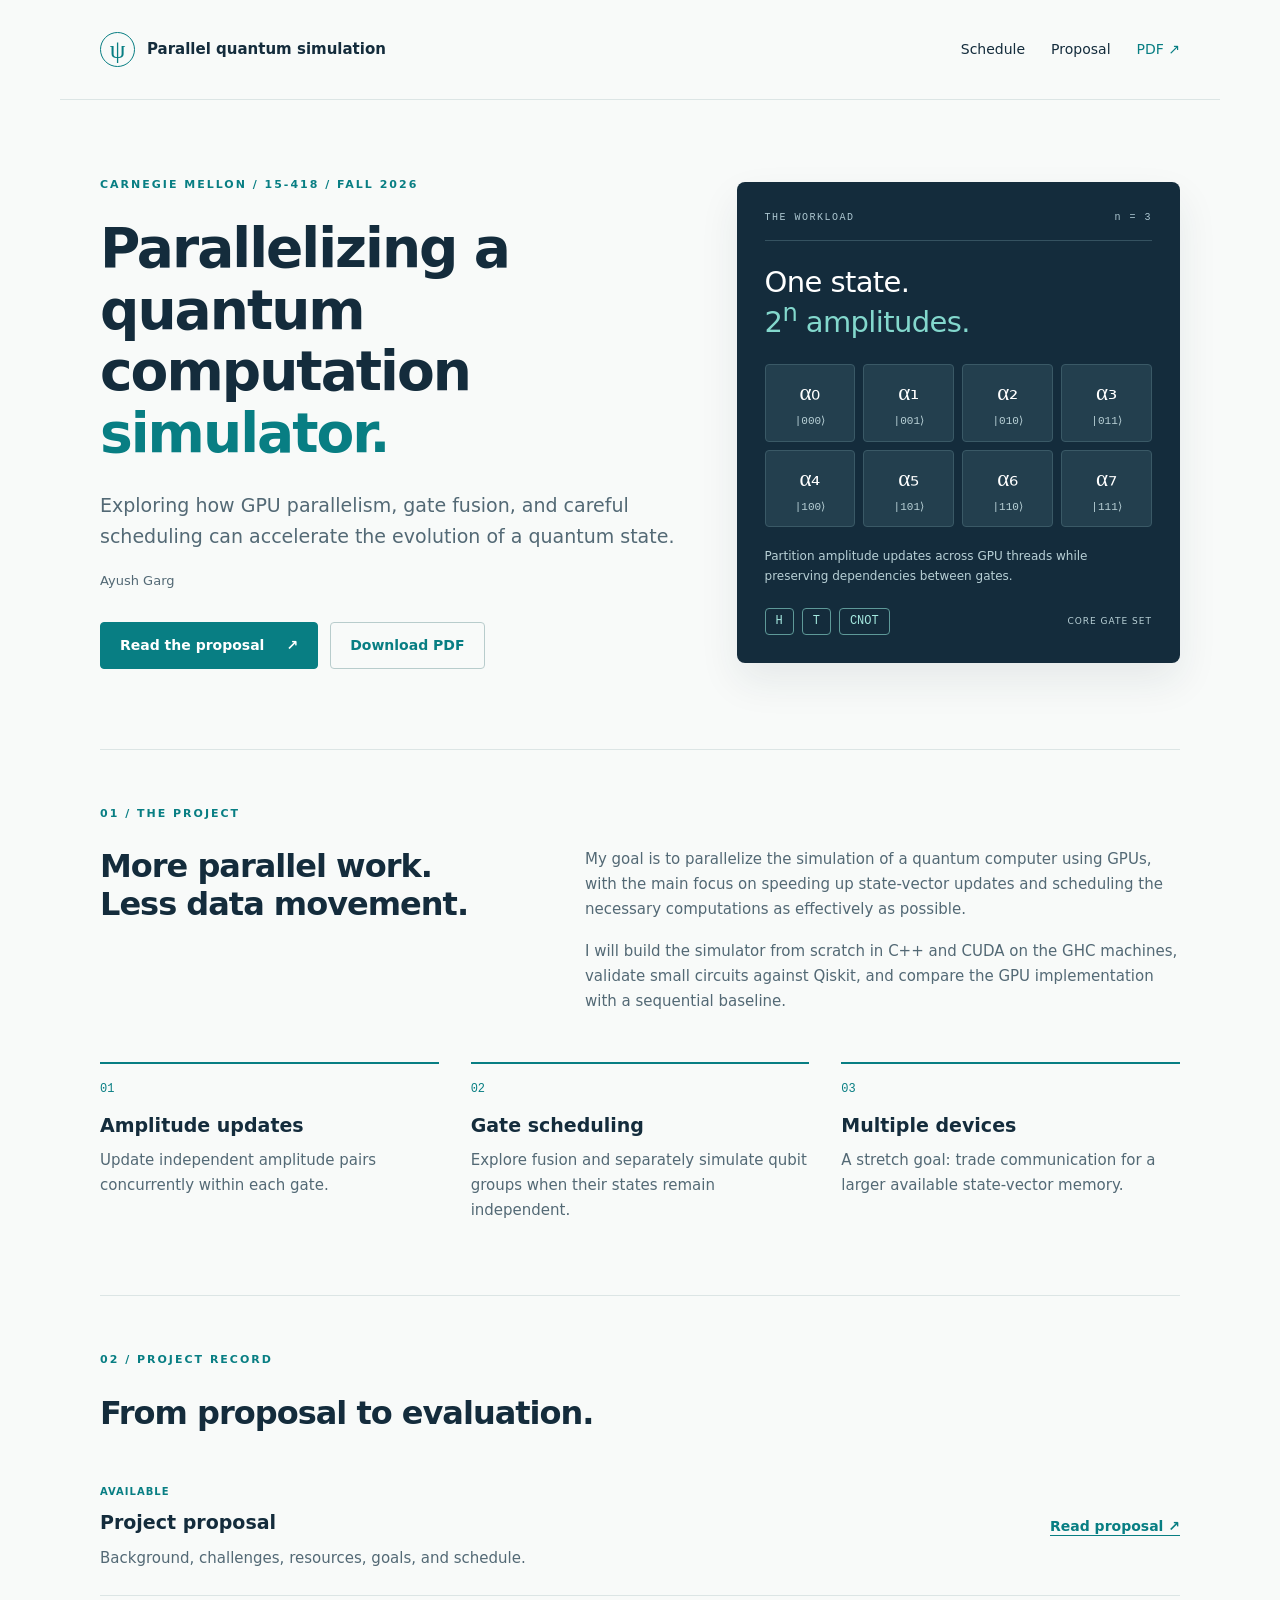
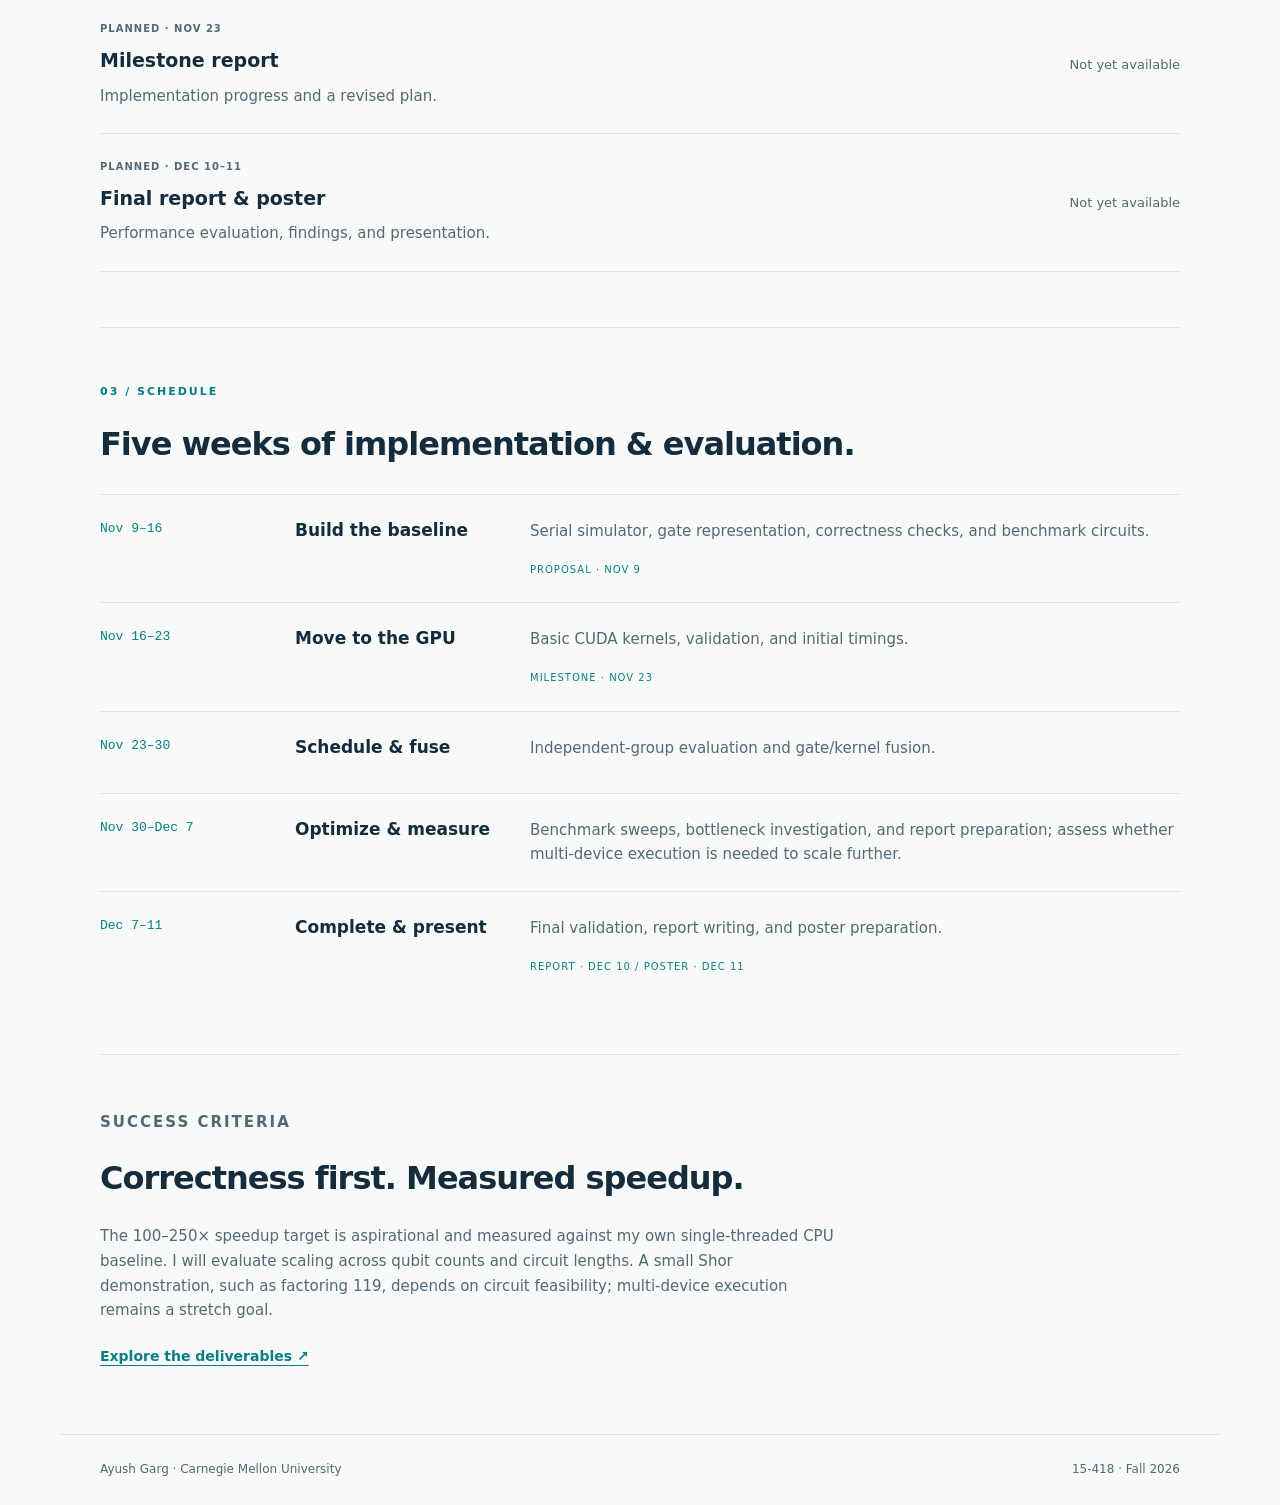
==== docs/index.html @ 48aebbd8 "Project Proposa;" ====
<!doctype html><html lang="en"><head><meta charset="utf-8"><meta name="viewport" content="width=device-width, initial-scale=1"><meta name="theme-color" content="#142c3c"><link rel="stylesheet" href="style.css"><title>Parallelizing a quantum computation simulator</title><meta name="description" content="A CMU 15-418 project exploring CUDA acceleration, gate fusion, and scheduling for state-vector quantum simulation."></head><body><header class="top"><a class="brand" href="index.html"><span class="brandmark">ψ</span> Parallel quantum simulation</a><nav aria-label="Main navigation"><a href="index.html#schedule">Schedule</a><a href="proposal.html">Proposal</a><a class="nav-download" href="proposal.pdf">PDF ↗</a></nav></header><main><section class="hero"><div><p class="eyebrow">CARNEGIE MELLON / 15-418 / FALL 2026</p><h1>Parallelizing a<br>quantum computation<br><em>simulator.</em></h1><p class="lede">Exploring how GPU parallelism, gate fusion, and careful scheduling can accelerate the evolution of a quantum state.</p><p class="byline">Ayush Garg</p><div class="actions"><a class="button primary" href="proposal.html">Read the proposal <span>↗</span></a><a class="button" href="proposal.pdf">Download PDF</a></div></div><figure class="state-panel"><div class="panel-top"><span>THE WORKLOAD</span><span>n = 3</span></div><div class="state-heading">One state.<br><span>2<sup>n</sup> amplitudes.</span></div><div class="amplitudes" aria-label="Eight amplitudes in a three-qubit state"><span>α₀<small>|000⟩</small></span><span>α₁<small>|001⟩</small></span><span>α₂<small>|010⟩</small></span><span>α₃<small>|011⟩</small></span><span>α₄<small>|100⟩</small></span><span>α₅<small>|101⟩</small></span><span>α₆<small>|110⟩</small></span><span>α₇<small>|111⟩</small></span></div><figcaption>Partition amplitude updates across GPU threads while preserving dependencies between gates.</figcaption><div class="gate-strip"><span>H</span><span>T</span><span>CNOT</span><small>CORE GATE SET</small></div></figure></section><section class="overview" id="overview"><p class="eyebrow">01 / THE PROJECT</p><div class="split"><h2>More parallel work.<br>Less data movement.</h2><div><p>My goal is to parallelize the simulation of a quantum computer using GPUs, with the main focus on speeding up state-vector updates and scheduling the necessary computations as effectively as possible.</p><p>I will build the simulator from scratch in C++ and CUDA on the GHC machines, validate small circuits against Qiskit, and compare the GPU implementation with a sequential baseline.</p></div></div><div class="approaches"><div><span class="number">01</span><h3>Amplitude updates</h3><p>Update independent amplitude pairs concurrently within each gate.</p></div><div><span class="number">02</span><h3>Gate scheduling</h3><p>Explore fusion and separately simulate qubit groups when their states remain independent.</p></div><div><span class="number">03</span><h3>Multiple devices</h3><p>A stretch goal: trade communication for a larger available state-vector memory.</p></div></div></section><section class="project-record" id="reports"><p class="eyebrow">02 / PROJECT RECORD</p><h2>From proposal to evaluation.</h2><div class="report-row"><div><span class="tag">AVAILABLE</span><h3>Project proposal</h3><p>Background, challenges, resources, goals, and schedule.</p></div><a class="text-link" href="proposal.html">Read proposal ↗</a></div><div class="report-row"><div><span class="tag pending">PLANNED · NOV 23</span><h3>Milestone report</h3><p>Implementation progress and a revised plan.</p></div><span class="pending-label">Not yet available</span></div><div class="report-row"><div><span class="tag pending">PLANNED · DEC 10–11</span><h3>Final report &amp; poster</h3><p>Performance evaluation, findings, and presentation.</p></div><span class="pending-label">Not yet available</span></div></section><section id="schedule"><p class="eyebrow">03 / SCHEDULE</p><h2>Five weeks of implementation &amp; evaluation.</h2><div class="timeline"><div><time>Nov 9–16</time><h3>Build the baseline</h3><p>Serial simulator, gate representation, correctness checks, and benchmark circuits.</p><small>PROPOSAL · NOV 9</small></div><div><time>Nov 16–23</time><h3>Move to the GPU</h3><p>Basic CUDA kernels, validation, and initial timings.</p><small>MILESTONE · NOV 23</small></div><div><time>Nov 23–30</time><h3>Schedule &amp; fuse</h3><p>Independent-group evaluation and gate/kernel fusion.</p></div><div><time>Nov 30–Dec 7</time><h3>Optimize &amp; measure</h3><p>Benchmark sweeps, bottleneck investigation, and report preparation; assess whether multi-device execution is needed to scale further.</p></div><div><time>Dec 7–11</time><h3>Complete &amp; present</h3><p>Final validation, report writing, and poster preparation.</p><small>REPORT · DEC 10 / POSTER · DEC 11</small></div></div></section><section class="closing"><p class="eyebrow">SUCCESS CRITERIA</p><h2>Correctness first. Measured speedup.</h2><p>The 100–250× speedup target is aspirational and measured against my own single-threaded CPU baseline. I will evaluate scaling across qubit counts and circuit lengths. A small Shor demonstration, such as factoring 119, depends on circuit feasibility; multi-device execution remains a stretch goal.</p><a class="text-link" href="proposal.html#goals-and-deliverables">Explore the deliverables ↗</a></section></main><footer><span>Ayush Garg · Carnegie Mellon University</span><span>15-418 · Fall 2026</span></footer></body></html>
---- docs/style.css ----
:root{--ink:#142c3c;--accent:#087e83;--muted:#536975;--paper:#f8faf9;--line:#dce5e5}*{box-sizing:border-box}html{scroll-behavior:smooth;scroll-padding-top:28px}body{margin:0;background:var(--paper);color:var(--ink);font:17px/1.65 system-ui,-apple-system,BlinkMacSystemFont,"Segoe UI",sans-serif}a{color:var(--accent);text-decoration-thickness:1px;text-underline-offset:4px}a:focus-visible{outline:3px solid #eead48;outline-offset:5px}main,.top,footer{max-width:1160px;margin:auto;padding-inline:40px}.top{display:flex;align-items:center;justify-content:space-between;gap:24px;min-height:100px;border-bottom:1px solid var(--line)}.brand{display:flex;gap:12px;align-items:center;text-decoration:none;color:var(--ink);font-size:15px;font-weight:650}.brandmark{display:grid;place-items:center;border:1px solid var(--accent);border-radius:50%;width:35px;height:35px;font:25px Georgia,serif;color:var(--accent)}nav{display:flex;gap:26px;align-items:center;font-size:14px}nav a{text-decoration:none;color:var(--ink)}.nav-download{color:var(--accent)}h1,h2,h3,p,figure{margin-top:0}h1{font-size:clamp(36px,4.3vw,56px);line-height:1.12;letter-spacing:-2px;font-weight:650;margin-bottom:25px}h1 em{font-style:normal;color:var(--accent)}h2{font-size:32px;line-height:1.2;letter-spacing:-1px;font-weight:600}h3{font-size:19px;line-height:1.35;font-weight:600;margin-bottom:10px}p{margin-bottom:18px}.eyebrow{font-size:11px;letter-spacing:2px;font-weight:700;color:var(--accent);margin-bottom:24px}.hero{display:grid;grid-template-columns:1.3fr 1fr;align-items:center;gap:60px;padding-block:76px 80px}.lede{font-size:19px;line-height:1.65;max-width:580px;color:var(--muted)}.byline{font-size:13px;color:var(--muted)}.byline span{margin-inline:8px}.actions{display:flex;flex-wrap:wrap;gap:12px;margin-top:30px}.button{display:inline-flex;align-items:center;justify-content:space-between;gap:22px;border:1px solid #b8cccc;padding:11px 19px;border-radius:4px;font-size:14px;text-decoration:none;font-weight:600}.button:hover{background:#e5efed}.button.primary{background:var(--accent);border-color:var(--accent);color:white}.button.primary:hover{background:#09696e}.state-panel{background:var(--ink);color:#fff;border-radius:8px;padding:28px;margin:0;box-shadow:0 18px 40px #142c3c15}.panel-top{display:flex;justify-content:space-between;font:10px/1.5 ui-monospace,monospace;letter-spacing:1.5px;color:#adc7d1;border-bottom:1px solid #355260;padding-bottom:15px}.state-heading{font-size:29px;line-height:1.2;letter-spacing:-.6px;margin:24px 0}.state-heading span{color:#83d8cd}.amplitudes{display:grid;grid-template-columns:repeat(4,1fr);gap:8px}.amplitudes>span{display:flex;flex-direction:column;align-items:center;background:#233f4e;padding:14px 4px 10px;border:1px solid #3a5966;border-radius:4px;font:23px Georgia,serif}.amplitudes small{font:11px/1.6 ui-monospace,monospace;color:#b8d0d6;margin-top:7px}.state-panel figcaption{font-size:12px;color:#b8d0d6;margin-top:20px;line-height:1.6}.gate-strip{display:flex;align-items:center;gap:8px;margin-top:22px}.gate-strip>span{border:1px solid #5e9998;border-radius:4px;padding:3px 10px;font:12px/1.6 ui-monospace,monospace;color:#a4e8df}.gate-strip small{font-size:9px;letter-spacing:1px;color:#b8d0d6;margin-left:auto}section:not(.hero){padding-block:55px;border-top:1px solid var(--line)}.split{display:grid;grid-template-columns:1fr 1.4fr;gap:60px}.split p,.approaches p,.report-row p,.timeline p,.closing p{color:var(--muted);font-size:15px}.approaches{display:grid;grid-template-columns:repeat(3,1fr);gap:32px;margin-top:30px}.approaches>div{border-top:2px solid var(--accent);padding-top:18px}.number{font:12px ui-monospace,monospace;color:var(--accent);display:block;margin-bottom:17px}.report-row{display:flex;justify-content:space-between;align-items:center;gap:20px;padding-block:25px;border-bottom:1px solid var(--line)}.report-row p{margin:0}.tag{display:block;color:var(--accent);font-size:10px;font-weight:700;letter-spacing:1px;margin-bottom:10px}.pending{color:var(--muted)}.pending-label{font-size:13px;color:var(--muted);white-space:nowrap}.text-link{font-size:14px;font-weight:600;white-space:nowrap}.timeline{margin-top:30px}.timeline>div{display:grid;grid-template-columns:170px 210px 1fr;gap:10px 25px;padding-block:24px;border-top:1px solid var(--line)}.timeline time{font:13px/1.6 ui-monospace,monospace;color:var(--accent)}.timeline h3{font-size:17px}.timeline p{margin:0}.timeline small{grid-column:3;font-size:10px;letter-spacing:1px;color:var(--accent)}.closing p{max-width:750px}.closing{padding-bottom:65px!important}footer{display:flex;justify-content:space-between;gap:15px;border-top:1px solid var(--line);padding-block:25px;font-size:12px;color:var(--muted)}.document{max-width:900px;padding-top:40px;padding-bottom:60px}.back{font-size:13px;display:inline-block;margin-bottom:35px}.document h1{font-size:44px}.document article{margin-top:45px;font-size:16px;line-height:1.8}.document article h2{font-size:29px;letter-spacing:-.5px;line-height:1.3;margin-top:45px;padding-top:25px;border-top:1px solid var(--line)}.document article h3{font-size:21px;letter-spacing:0;margin-top:25px}.document article li{margin-bottom:12px}.document article strong{font-weight:650}.draft-note{font-size:13px;color:var(--muted)}math[display=block]{display:block;overflow-x:auto;max-width:100%;padding:15px 0;font-size:1.05em}table{width:100%;border-collapse:collapse;font-size:14px;line-height:1.6;margin-block:25px}th,td{padding:13px 15px;border-bottom:1px solid var(--line);vertical-align:top;text-align:left}th{background:#e9f1ef}td:first-child{width:29%}article a{overflow-wrap:anywhere}@media(max-width:800px){main,.top,footer{padding-inline:24px}.hero{gap:30px;grid-template-columns:1fr;padding-top:45px}.state-panel{max-width:520px;width:100%}.split{grid-template-columns:1fr;gap:10px}.timeline>div{grid-template-columns:140px 1fr}.timeline p,.timeline small{grid-column:2}.approaches{gap:20px}.top{min-height:85px}.brand{font-size:13px}nav{gap:14px;font-size:12px}}@media(max-width:500px){body{font-size:16px}.top{align-items:flex-start;flex-direction:column;justify-content:center;gap:12px;padding-block:16px}.brand{font-size:14px}nav{gap:24px}.hero{padding-bottom:45px}h1{font-size:39px;letter-spacing:-1.5px}h2{font-size:27px}.approaches{grid-template-columns:1fr;gap:12px}.report-row{align-items:flex-start;flex-direction:column;gap:12px}.timeline>div{grid-template-columns:1fr;gap:6px}.timeline p,.timeline small{grid-column:1}.timeline h3{margin:0}.document h1{font-size:34px}.document article h2{font-size:26px}footer{flex-direction:column}.state-panel{padding:22px}th,td{padding:10px 8px}section:not(.hero){padding-block:40px}}@media(prefers-reduced-motion:reduce){html{scroll-behavior:auto}}@media print{.top,.actions,.back,footer{display:none}body{background:white;color:black}.document{max-width:none;padding:0}.document article h2{break-after:avoid}a{color:inherit}math[display=block]{overflow:visible}}
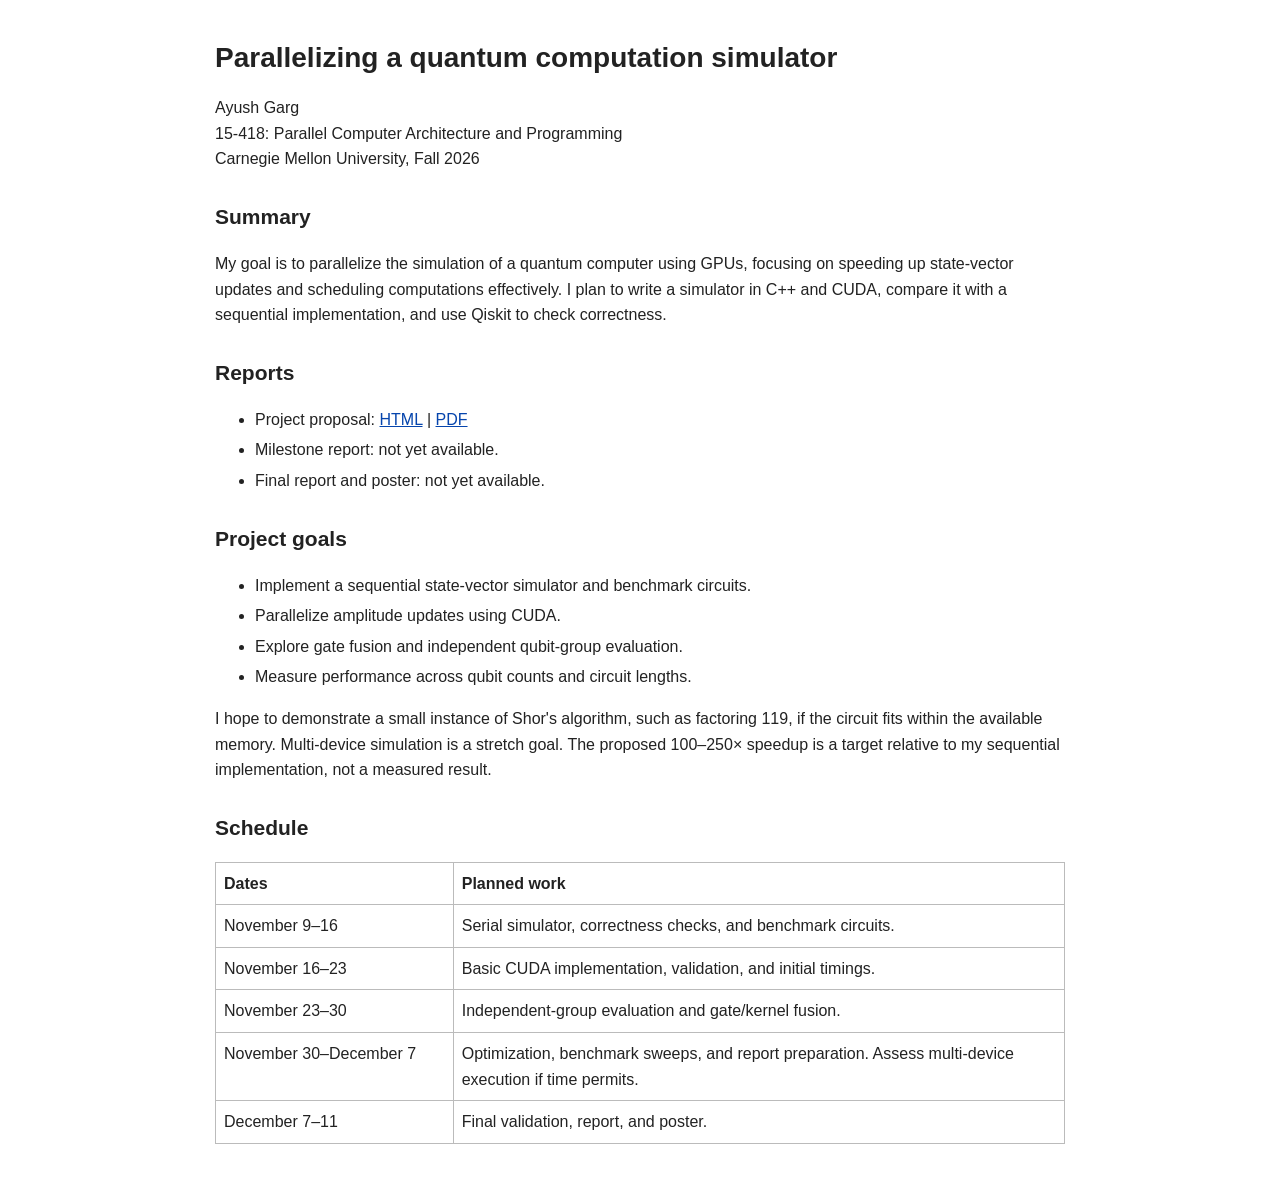
==== commit efd815ea: "De-Aied" ====
--- a/docs/index.html
+++ b/docs/index.html
@@ -1 +1,46 @@
-<!doctype html><html lang="en"><head><meta charset="utf-8"><meta name="viewport" content="width=device-width, initial-scale=1"><meta name="theme-color" content="#142c3c"><link rel="stylesheet" href="style.css"><title>Parallelizing a quantum computation simulator</title><meta name="description" content="A CMU 15-418 project exploring CUDA acceleration, gate fusion, and scheduling for state-vector quantum simulation."></head><body><header class="top"><a class="brand" href="index.html"><span class="brandmark">ψ</span> Parallel quantum simulation</a><nav aria-label="Main navigation"><a href="index.html#schedule">Schedule</a><a href="proposal.html">Proposal</a><a class="nav-download" href="proposal.pdf">PDF ↗</a></nav></header><main><section class="hero"><div><p class="eyebrow">CARNEGIE MELLON / 15-418 / FALL 2026</p><h1>Parallelizing a<br>quantum computation<br><em>simulator.</em></h1><p class="lede">Exploring how GPU parallelism, gate fusion, and careful scheduling can accelerate the evolution of a quantum state.</p><p class="byline">Ayush Garg</p><div class="actions"><a class="button primary" href="proposal.html">Read the proposal <span>↗</span></a><a class="button" href="proposal.pdf">Download PDF</a></div></div><figure class="state-panel"><div class="panel-top"><span>THE WORKLOAD</span><span>n = 3</span></div><div class="state-heading">One state.<br><span>2<sup>n</sup> amplitudes.</span></div><div class="amplitudes" aria-label="Eight amplitudes in a three-qubit state"><span>α₀<small>|000⟩</small></span><span>α₁<small>|001⟩</small></span><span>α₂<small>|010⟩</small></span><span>α₃<small>|011⟩</small></span><span>α₄<small>|100⟩</small></span><span>α₅<small>|101⟩</small></span><span>α₆<small>|110⟩</small></span><span>α₇<small>|111⟩</small></span></div><figcaption>Partition amplitude updates across GPU threads while preserving dependencies between gates.</figcaption><div class="gate-strip"><span>H</span><span>T</span><span>CNOT</span><small>CORE GATE SET</small></div></figure></section><section class="overview" id="overview"><p class="eyebrow">01 / THE PROJECT</p><div class="split"><h2>More parallel work.<br>Less data movement.</h2><div><p>My goal is to parallelize the simulation of a quantum computer using GPUs, with the main focus on speeding up state-vector updates and scheduling the necessary computations as effectively as possible.</p><p>I will build the simulator from scratch in C++ and CUDA on the GHC machines, validate small circuits against Qiskit, and compare the GPU implementation with a sequential baseline.</p></div></div><div class="approaches"><div><span class="number">01</span><h3>Amplitude updates</h3><p>Update independent amplitude pairs concurrently within each gate.</p></div><div><span class="number">02</span><h3>Gate scheduling</h3><p>Explore fusion and separately simulate qubit groups when their states remain independent.</p></div><div><span class="number">03</span><h3>Multiple devices</h3><p>A stretch goal: trade communication for a larger available state-vector memory.</p></div></div></section><section class="project-record" id="reports"><p class="eyebrow">02 / PROJECT RECORD</p><h2>From proposal to evaluation.</h2><div class="report-row"><div><span class="tag">AVAILABLE</span><h3>Project proposal</h3><p>Background, challenges, resources, goals, and schedule.</p></div><a class="text-link" href="proposal.html">Read proposal ↗</a></div><div class="report-row"><div><span class="tag pending">PLANNED · NOV 23</span><h3>Milestone report</h3><p>Implementation progress and a revised plan.</p></div><span class="pending-label">Not yet available</span></div><div class="report-row"><div><span class="tag pending">PLANNED · DEC 10–11</span><h3>Final report &amp; poster</h3><p>Performance evaluation, findings, and presentation.</p></div><span class="pending-label">Not yet available</span></div></section><section id="schedule"><p class="eyebrow">03 / SCHEDULE</p><h2>Five weeks of implementation &amp; evaluation.</h2><div class="timeline"><div><time>Nov 9–16</time><h3>Build the baseline</h3><p>Serial simulator, gate representation, correctness checks, and benchmark circuits.</p><small>PROPOSAL · NOV 9</small></div><div><time>Nov 16–23</time><h3>Move to the GPU</h3><p>Basic CUDA kernels, validation, and initial timings.</p><small>MILESTONE · NOV 23</small></div><div><time>Nov 23–30</time><h3>Schedule &amp; fuse</h3><p>Independent-group evaluation and gate/kernel fusion.</p></div><div><time>Nov 30–Dec 7</time><h3>Optimize &amp; measure</h3><p>Benchmark sweeps, bottleneck investigation, and report preparation; assess whether multi-device execution is needed to scale further.</p></div><div><time>Dec 7–11</time><h3>Complete &amp; present</h3><p>Final validation, report writing, and poster preparation.</p><small>REPORT · DEC 10 / POSTER · DEC 11</small></div></div></section><section class="closing"><p class="eyebrow">SUCCESS CRITERIA</p><h2>Correctness first. Measured speedup.</h2><p>The 100–250× speedup target is aspirational and measured against my own single-threaded CPU baseline. I will evaluate scaling across qubit counts and circuit lengths. A small Shor demonstration, such as factoring 119, depends on circuit feasibility; multi-device execution remains a stretch goal.</p><a class="text-link" href="proposal.html#goals-and-deliverables">Explore the deliverables ↗</a></section></main><footer><span>Ayush Garg · Carnegie Mellon University</span><span>15-418 · Fall 2026</span></footer></body></html>+<!doctype html>
+<html lang="en">
+<head>
+  <meta charset="utf-8">
+  <meta name="viewport" content="width=device-width, initial-scale=1">
+  <title>Parallelizing a quantum computation simulator</title>
+  <link rel="stylesheet" href="style.css">
+</head>
+<body>
+<main>
+<h1>Parallelizing a quantum computation simulator</h1>
+<p>Ayush Garg<br>15-418: Parallel Computer Architecture and Programming<br>Carnegie Mellon University, Fall 2026</p>
+
+<h2>Summary</h2>
+<p>My goal is to parallelize the simulation of a quantum computer using GPUs, focusing on speeding up state-vector updates and scheduling computations effectively. I plan to write a simulator in C++ and CUDA, compare it with a sequential implementation, and use Qiskit to check correctness.</p>
+
+<h2>Reports</h2>
+<ul>
+  <li>Project proposal: <a href="proposal.html">HTML</a> | <a href="proposal.pdf">PDF</a></li>
+  <li>Milestone report: not yet available.</li>
+  <li>Final report and poster: not yet available.</li>
+</ul>
+
+<h2>Project goals</h2>
+<ul>
+  <li>Implement a sequential state-vector simulator and benchmark circuits.</li>
+  <li>Parallelize amplitude updates using CUDA.</li>
+  <li>Explore gate fusion and independent qubit-group evaluation.</li>
+  <li>Measure performance across qubit counts and circuit lengths.</li>
+</ul>
+<p>I hope to demonstrate a small instance of Shor's algorithm, such as factoring 119, if the circuit fits within the available memory. Multi-device simulation is a stretch goal. The proposed 100–250× speedup is a target relative to my sequential implementation, not a measured result.</p>
+
+<h2 id="schedule">Schedule</h2>
+<table>
+<thead><tr><th scope="col">Dates</th><th scope="col">Planned work</th></tr></thead>
+<tbody>
+<tr><td>November 9–16</td><td>Serial simulator, correctness checks, and benchmark circuits.</td></tr>
+<tr><td>November 16–23</td><td>Basic CUDA implementation, validation, and initial timings.</td></tr>
+<tr><td>November 23–30</td><td>Independent-group evaluation and gate/kernel fusion.</td></tr>
+<tr><td>November 30–December 7</td><td>Optimization, benchmark sweeps, and report preparation. Assess multi-device execution if time permits.</td></tr>
+<tr><td>December 7–11</td><td>Final validation, report, and poster.</td></tr>
+</tbody>
+</table>
+</main>
+</body>
+</html>
--- a/docs/style.css
+++ b/docs/style.css
@@ -1 +1,29 @@
-:root{--ink:#142c3c;--accent:#087e83;--muted:#536975;--paper:#f8faf9;--line:#dce5e5}*{box-sizing:border-box}html{scroll-behavior:smooth;scroll-padding-top:28px}body{margin:0;background:var(--paper);color:var(--ink);font:17px/1.65 system-ui,-apple-system,BlinkMacSystemFont,"Segoe UI",sans-serif}a{color:var(--accent);text-decoration-thickness:1px;text-underline-offset:4px}a:focus-visible{outline:3px solid #eead48;outline-offset:5px}main,.top,footer{max-width:1160px;margin:auto;padding-inline:40px}.top{display:flex;align-items:center;justify-content:space-between;gap:24px;min-height:100px;border-bottom:1px solid var(--line)}.brand{display:flex;gap:12px;align-items:center;text-decoration:none;color:var(--ink);font-size:15px;font-weight:650}.brandmark{display:grid;place-items:center;border:1px solid var(--accent);border-radius:50%;width:35px;height:35px;font:25px Georgia,serif;color:var(--accent)}nav{display:flex;gap:26px;align-items:center;font-size:14px}nav a{text-decoration:none;color:var(--ink)}.nav-download{color:var(--accent)}h1,h2,h3,p,figure{margin-top:0}h1{font-size:clamp(36px,4.3vw,56px);line-height:1.12;letter-spacing:-2px;font-weight:650;margin-bottom:25px}h1 em{font-style:normal;color:var(--accent)}h2{font-size:32px;line-height:1.2;letter-spacing:-1px;font-weight:600}h3{font-size:19px;line-height:1.35;font-weight:600;margin-bottom:10px}p{margin-bottom:18px}.eyebrow{font-size:11px;letter-spacing:2px;font-weight:700;color:var(--accent);margin-bottom:24px}.hero{display:grid;grid-template-columns:1.3fr 1fr;align-items:center;gap:60px;padding-block:76px 80px}.lede{font-size:19px;line-height:1.65;max-width:580px;color:var(--muted)}.byline{font-size:13px;color:var(--muted)}.byline span{margin-inline:8px}.actions{display:flex;flex-wrap:wrap;gap:12px;margin-top:30px}.button{display:inline-flex;align-items:center;justify-content:space-between;gap:22px;border:1px solid #b8cccc;padding:11px 19px;border-radius:4px;font-size:14px;text-decoration:none;font-weight:600}.button:hover{background:#e5efed}.button.primary{background:var(--accent);border-color:var(--accent);color:white}.button.primary:hover{background:#09696e}.state-panel{background:var(--ink);color:#fff;border-radius:8px;padding:28px;margin:0;box-shadow:0 18px 40px #142c3c15}.panel-top{display:flex;justify-content:space-between;font:10px/1.5 ui-monospace,monospace;letter-spacing:1.5px;color:#adc7d1;border-bottom:1px solid #355260;padding-bottom:15px}.state-heading{font-size:29px;line-height:1.2;letter-spacing:-.6px;margin:24px 0}.state-heading span{color:#83d8cd}.amplitudes{display:grid;grid-template-columns:repeat(4,1fr);gap:8px}.amplitudes>span{display:flex;flex-direction:column;align-items:center;background:#233f4e;padding:14px 4px 10px;border:1px solid #3a5966;border-radius:4px;font:23px Georgia,serif}.amplitudes small{font:11px/1.6 ui-monospace,monospace;color:#b8d0d6;margin-top:7px}.state-panel figcaption{font-size:12px;color:#b8d0d6;margin-top:20px;line-height:1.6}.gate-strip{display:flex;align-items:center;gap:8px;margin-top:22px}.gate-strip>span{border:1px solid #5e9998;border-radius:4px;padding:3px 10px;font:12px/1.6 ui-monospace,monospace;color:#a4e8df}.gate-strip small{font-size:9px;letter-spacing:1px;color:#b8d0d6;margin-left:auto}section:not(.hero){padding-block:55px;border-top:1px solid var(--line)}.split{display:grid;grid-template-columns:1fr 1.4fr;gap:60px}.split p,.approaches p,.report-row p,.timeline p,.closing p{color:var(--muted);font-size:15px}.approaches{display:grid;grid-template-columns:repeat(3,1fr);gap:32px;margin-top:30px}.approaches>div{border-top:2px solid var(--accent);padding-top:18px}.number{font:12px ui-monospace,monospace;color:var(--accent);display:block;margin-bottom:17px}.report-row{display:flex;justify-content:space-between;align-items:center;gap:20px;padding-block:25px;border-bottom:1px solid var(--line)}.report-row p{margin:0}.tag{display:block;color:var(--accent);font-size:10px;font-weight:700;letter-spacing:1px;margin-bottom:10px}.pending{color:var(--muted)}.pending-label{font-size:13px;color:var(--muted);white-space:nowrap}.text-link{font-size:14px;font-weight:600;white-space:nowrap}.timeline{margin-top:30px}.timeline>div{display:grid;grid-template-columns:170px 210px 1fr;gap:10px 25px;padding-block:24px;border-top:1px solid var(--line)}.timeline time{font:13px/1.6 ui-monospace,monospace;color:var(--accent)}.timeline h3{font-size:17px}.timeline p{margin:0}.timeline small{grid-column:3;font-size:10px;letter-spacing:1px;color:var(--accent)}.closing p{max-width:750px}.closing{padding-bottom:65px!important}footer{display:flex;justify-content:space-between;gap:15px;border-top:1px solid var(--line);padding-block:25px;font-size:12px;color:var(--muted)}.document{max-width:900px;padding-top:40px;padding-bottom:60px}.back{font-size:13px;display:inline-block;margin-bottom:35px}.document h1{font-size:44px}.document article{margin-top:45px;font-size:16px;line-height:1.8}.document article h2{font-size:29px;letter-spacing:-.5px;line-height:1.3;margin-top:45px;padding-top:25px;border-top:1px solid var(--line)}.document article h3{font-size:21px;letter-spacing:0;margin-top:25px}.document article li{margin-bottom:12px}.document article strong{font-weight:650}.draft-note{font-size:13px;color:var(--muted)}math[display=block]{display:block;overflow-x:auto;max-width:100%;padding:15px 0;font-size:1.05em}table{width:100%;border-collapse:collapse;font-size:14px;line-height:1.6;margin-block:25px}th,td{padding:13px 15px;border-bottom:1px solid var(--line);vertical-align:top;text-align:left}th{background:#e9f1ef}td:first-child{width:29%}article a{overflow-wrap:anywhere}@media(max-width:800px){main,.top,footer{padding-inline:24px}.hero{gap:30px;grid-template-columns:1fr;padding-top:45px}.state-panel{max-width:520px;width:100%}.split{grid-template-columns:1fr;gap:10px}.timeline>div{grid-template-columns:140px 1fr}.timeline p,.timeline small{grid-column:2}.approaches{gap:20px}.top{min-height:85px}.brand{font-size:13px}nav{gap:14px;font-size:12px}}@media(max-width:500px){body{font-size:16px}.top{align-items:flex-start;flex-direction:column;justify-content:center;gap:12px;padding-block:16px}.brand{font-size:14px}nav{gap:24px}.hero{padding-bottom:45px}h1{font-size:39px;letter-spacing:-1.5px}h2{font-size:27px}.approaches{grid-template-columns:1fr;gap:12px}.report-row{align-items:flex-start;flex-direction:column;gap:12px}.timeline>div{grid-template-columns:1fr;gap:6px}.timeline p,.timeline small{grid-column:1}.timeline h3{margin:0}.document h1{font-size:34px}.document article h2{font-size:26px}footer{flex-direction:column}.state-panel{padding:22px}th,td{padding:10px 8px}section:not(.hero){padding-block:40px}}@media(prefers-reduced-motion:reduce){html{scroll-behavior:auto}}@media print{.top,.actions,.back,footer{display:none}body{background:white;color:black}.document{max-width:none;padding:0}.document article h2{break-after:avoid}a{color:inherit}math[display=block]{overflow:visible}}
+body {
+  max-width: 850px;
+  margin: 40px auto;
+  padding: 0 20px;
+  color: #222;
+  background: white;
+  font-family: Arial, Helvetica, sans-serif;
+  font-size: 16px;
+  line-height: 1.6;
+}
+h1 { font-size: 28px; line-height: 1.3; }
+h2 { font-size: 21px; margin-top: 28px; }
+h3 { font-size: 18px; }
+a { color: #0645ad; }
+a:focus-visible { outline: 2px solid #0645ad; outline-offset: 3px; }
+li { margin: 5px 0; }
+table { width: 100%; border-collapse: collapse; }
+th, td { text-align: left; vertical-align: top; padding: 8px; border: 1px solid #bbb; }
+th:first-child, td:first-child { width: 28%; }
+math[display="block"] { max-width: 100%; overflow-x: auto; padding: 8px 0; }
+@media (max-width: 600px) {
+  body { margin: 24px auto; padding: 0 16px; }
+  h1 { font-size: 25px; }
+  th, td { padding: 6px; }
+}
+@media print {
+  body { max-width: none; margin: 0; }
+  a { color: inherit; }
+}
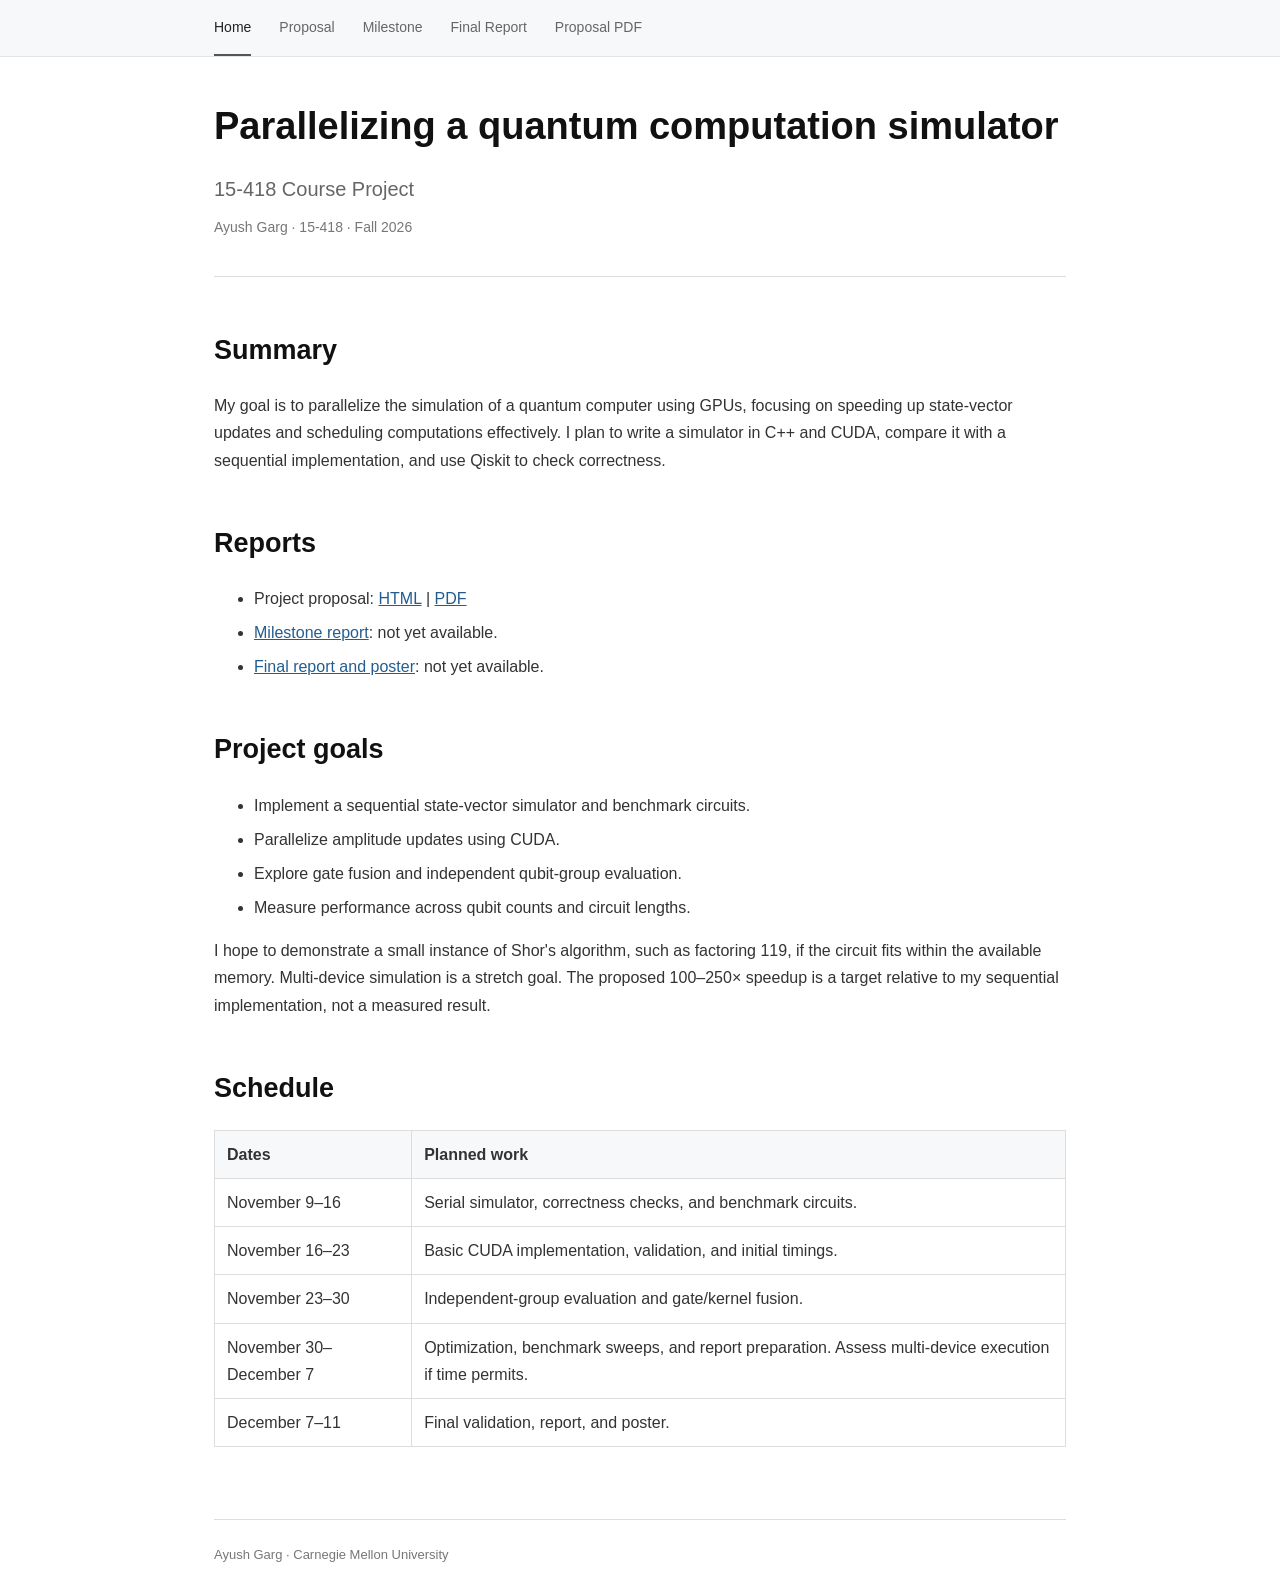
==== commit f5963ffd: "Better formatinng" ====
--- a/docs/index.html
+++ b/docs/index.html
@@ -1,24 +1,23 @@
 <!doctype html>
 <html lang="en">
 <head>
-  <meta charset="utf-8">
-  <meta name="viewport" content="width=device-width, initial-scale=1">
-  <title>Parallelizing a quantum computation simulator</title>
-  <link rel="stylesheet" href="style.css">
+<meta charset="utf-8">
+<meta name="viewport" content="width=device-width, initial-scale=1">
+<title>Parallelizing a quantum computation simulator | Quantum simulation project</title>
+<link rel="stylesheet" href="style.css">
 </head>
 <body>
+<nav aria-label="Main navigation"><div><a href="index.html" aria-current="page">Home</a><a href="proposal.html">Proposal</a><a href="milestone.html">Milestone</a><a href="report.html">Final Report</a><a href="proposal.pdf">Proposal PDF</a></div></nav>
 <main>
-<h1>Parallelizing a quantum computation simulator</h1>
-<p>Ayush Garg<br>15-418: Parallel Computer Architecture and Programming<br>Carnegie Mellon University, Fall 2026</p>
-
+<header><h1>Parallelizing a quantum computation simulator</h1><p class="subtitle">15-418 Course Project</p><p class="author">Ayush Garg · 15-418 · Fall 2026</p></header>
 <h2>Summary</h2>
 <p>My goal is to parallelize the simulation of a quantum computer using GPUs, focusing on speeding up state-vector updates and scheduling computations effectively. I plan to write a simulator in C++ and CUDA, compare it with a sequential implementation, and use Qiskit to check correctness.</p>
 
 <h2>Reports</h2>
 <ul>
   <li>Project proposal: <a href="proposal.html">HTML</a> | <a href="proposal.pdf">PDF</a></li>
-  <li>Milestone report: not yet available.</li>
-  <li>Final report and poster: not yet available.</li>
+  <li><a href="milestone.html">Milestone report</a>: not yet available.</li>
+  <li><a href="report.html">Final report and poster</a>: not yet available.</li>
 </ul>
 
 <h2>Project goals</h2>
@@ -41,6 +40,8 @@
 <tr><td>December 7–11</td><td>Final validation, report, and poster.</td></tr>
 </tbody>
 </table>
+
 </main>
+<footer>Ayush Garg · Carnegie Mellon University</footer>
 </body>
 </html>
--- a/docs/style.css
+++ b/docs/style.css
@@ -1,29 +1,35 @@
-body {
-  max-width: 850px;
-  margin: 40px auto;
-  padding: 0 20px;
-  color: #222;
-  background: white;
-  font-family: Arial, Helvetica, sans-serif;
-  font-size: 16px;
-  line-height: 1.6;
+* { box-sizing: border-box; }
+body { margin: 0; background: #fff; color: #333; font: 16px/1.7 Arial, Helvetica, sans-serif; }
+nav { background: #f7f8fa; border-bottom: 1px solid #e1e3e6; }
+nav > div { max-width: 900px; margin: auto; display: flex; flex-wrap: wrap; padding: 0 24px; gap: 28px; }
+nav a { display: inline-block; padding: 16px 0 14px; color: #666; font-size: 14px; text-decoration: none; border-bottom: 2px solid transparent; }
+nav a[aria-current="page"] { color: #222; border-color: #555; }
+nav a:hover { color: #111; }
+main { max-width: 900px; margin: 46px auto 72px; padding: 0 24px; }
+header { padding-bottom: 36px; margin-bottom: 56px; border-bottom: 1px solid #ddd; }
+h1 { color: #111; font-size: 38px; line-height: 1.25; margin: 0 0 22px; }
+.subtitle { color: #666; font-size: 20px; margin: 0 0 10px; }
+.author { color: #777; font-size: 14px; margin: 0; }
+h2 { color: #111; font-size: 27px; line-height: 1.3; margin: 52px 0 24px; }
+h3 { color: #222; font-size: 19px; margin: 28px 0 6px; }
+p { margin: 0 0 18px; }
+li { margin-bottom: 7px; }
+a { color: #245c8f; }
+a:focus-visible { outline: 2px solid #245c8f; outline-offset: 4px; }
+table { width: 100%; border-collapse: collapse; margin: 20px 0; }
+th, td { padding: 10px 12px; border: 1px solid #ddd; text-align: left; vertical-align: top; }
+th { background: #f7f8fa; }
+math[display="block"] { max-width: 100%; overflow-x: auto; padding: 12px 0; }
+footer { max-width: 852px; margin: 0 auto; border-top: 1px solid #ddd; padding: 24px 0; color: #777; font-size: 13px; }
+@media (max-width: 600px) {
+ nav > div { padding: 0 20px; gap: 18px; }
+ nav a { font-size: 13px; padding: 12px 0 10px; }
+ main { margin-top: 32px; padding: 0 20px; }
+ h1 { font-size: 29px; }
+ h2 { font-size: 24px; margin-top: 38px; }
+ header { margin-bottom: 38px; padding-bottom: 26px; }
+ .subtitle { font-size: 18px; }
+ footer { margin: 0 20px; }
+ th, td { padding: 7px; }
 }
-h1 { font-size: 28px; line-height: 1.3; }
-h2 { font-size: 21px; margin-top: 28px; }
-h3 { font-size: 18px; }
-a { color: #0645ad; }
-a:focus-visible { outline: 2px solid #0645ad; outline-offset: 3px; }
-li { margin: 5px 0; }
-table { width: 100%; border-collapse: collapse; }
-th, td { text-align: left; vertical-align: top; padding: 8px; border: 1px solid #bbb; }
-th:first-child, td:first-child { width: 28%; }
-math[display="block"] { max-width: 100%; overflow-x: auto; padding: 8px 0; }
-@media (max-width: 600px) {
-  body { margin: 24px auto; padding: 0 16px; }
-  h1 { font-size: 25px; }
-  th, td { padding: 6px; }
-}
-@media print {
-  body { max-width: none; margin: 0; }
-  a { color: inherit; }
-}
+@media print { nav, footer { display: none; } main { margin: 0; max-width: none; } a { color: inherit; } }
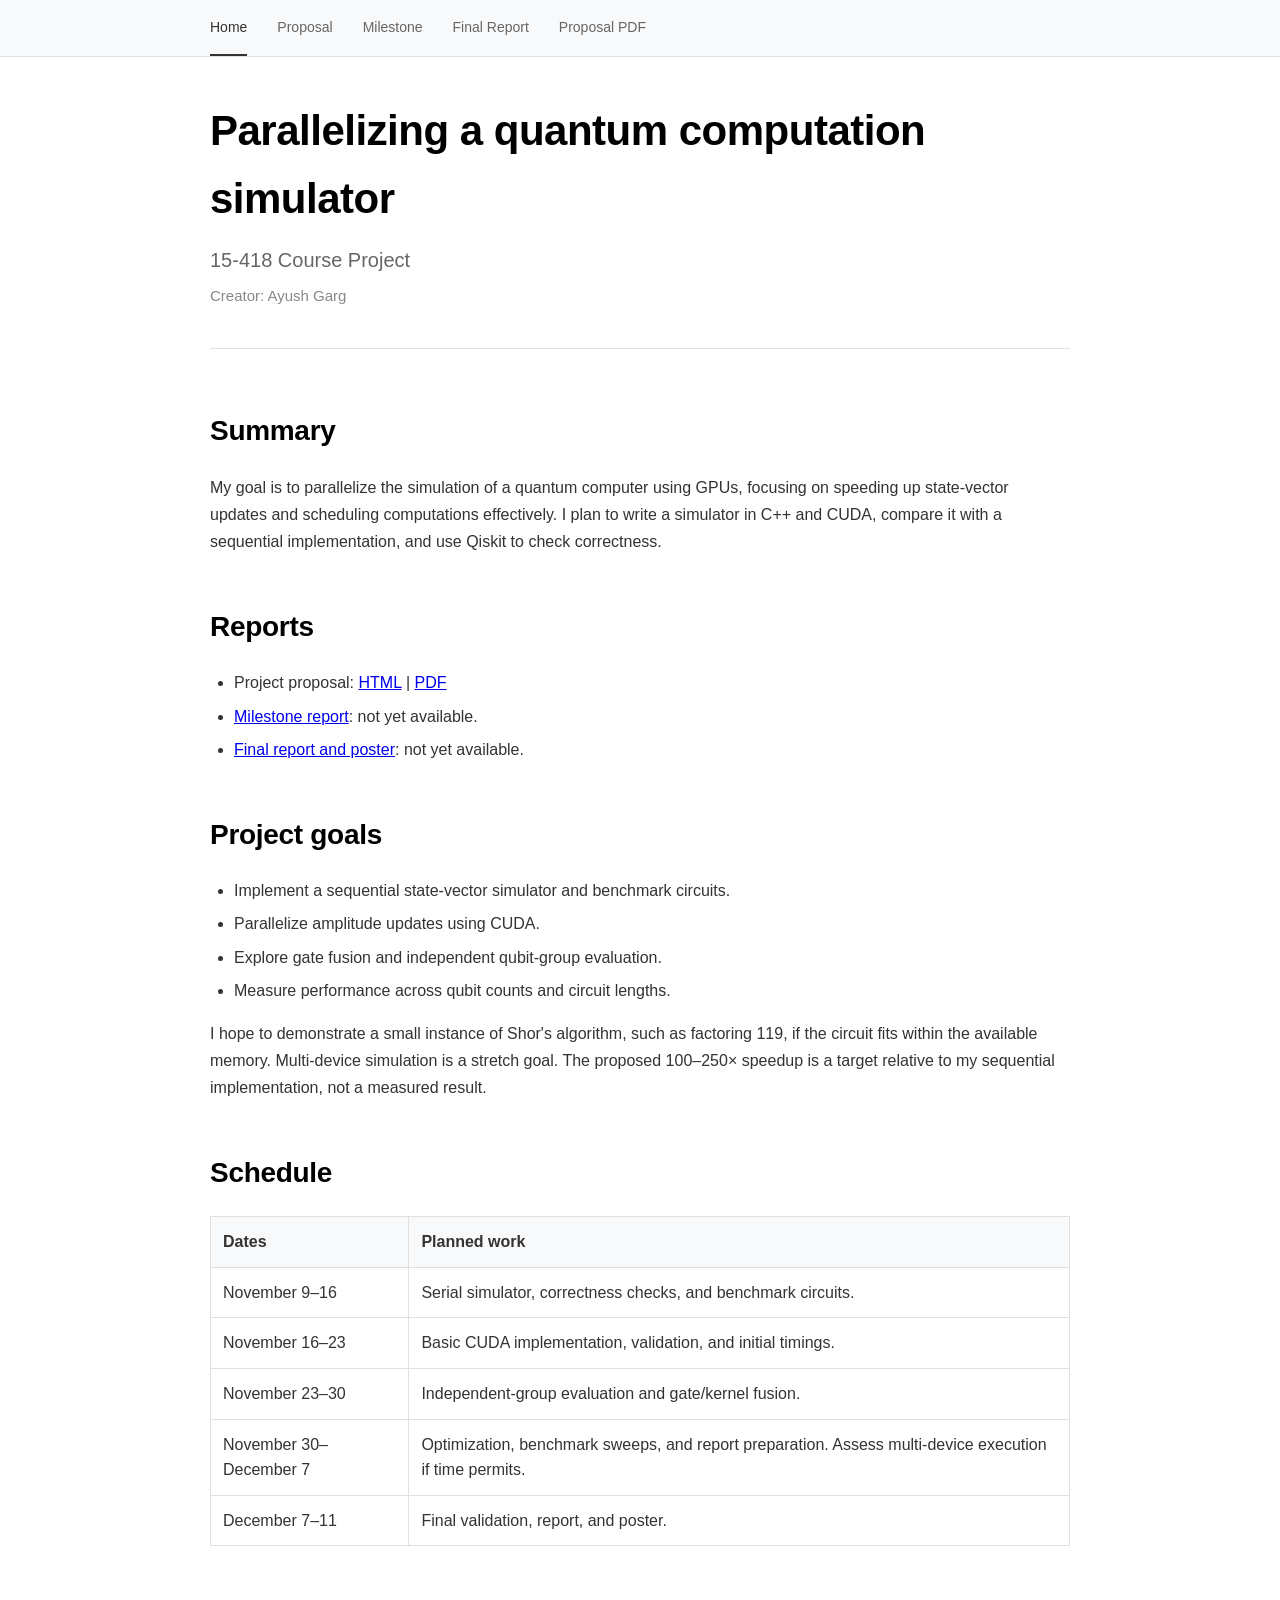
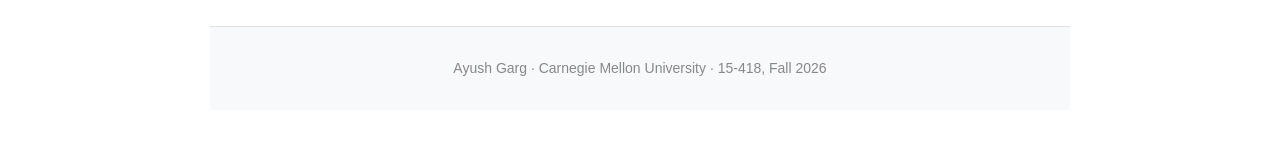
==== commit 73d63bfe: "Added better formatting" ====
--- a/docs/index.html
+++ b/docs/index.html
@@ -7,20 +7,22 @@
 <link rel="stylesheet" href="style.css">
 </head>
 <body>
-<nav aria-label="Main navigation"><div><a href="index.html" aria-current="page">Home</a><a href="proposal.html">Proposal</a><a href="milestone.html">Milestone</a><a href="report.html">Final Report</a><a href="proposal.pdf">Proposal PDF</a></div></nav>
-<main>
-<header><h1>Parallelizing a quantum computation simulator</h1><p class="subtitle">15-418 Course Project</p><p class="author">Ayush Garg · 15-418 · Fall 2026</p></header>
-<h2>Summary</h2>
+<nav class="nav" aria-label="Main navigation"><div class="nav-container"><a class="nav-link" href="index.html" aria-current="page">Home</a><a class="nav-link" href="proposal.html">Proposal</a><a class="nav-link" href="milestone.html">Milestone</a><a class="nav-link" href="report.html">Final Report</a><a class="nav-link" href="proposal.pdf">Proposal PDF</a></div></nav>
+<main class="container">
+<header class="title-section"><h1>Parallelizing a quantum computation simulator</h1><p class="subtitle">15-418 Course Project</p><p class="authors">Creator: Ayush Garg</p></header>
+<section class="content-section"><h2>Summary</h2>
 <p>My goal is to parallelize the simulation of a quantum computer using GPUs, focusing on speeding up state-vector updates and scheduling computations effectively. I plan to write a simulator in C++ and CUDA, compare it with a sequential implementation, and use Qiskit to check correctness.</p>
 
-<h2>Reports</h2>
+</section>
+<section class="content-section"><h2>Reports</h2>
 <ul>
   <li>Project proposal: <a href="proposal.html">HTML</a> | <a href="proposal.pdf">PDF</a></li>
   <li><a href="milestone.html">Milestone report</a>: not yet available.</li>
   <li><a href="report.html">Final report and poster</a>: not yet available.</li>
 </ul>
 
-<h2>Project goals</h2>
+</section>
+<section class="content-section"><h2>Project goals</h2>
 <ul>
   <li>Implement a sequential state-vector simulator and benchmark circuits.</li>
   <li>Parallelize amplitude updates using CUDA.</li>
@@ -29,7 +31,8 @@
 </ul>
 <p>I hope to demonstrate a small instance of Shor's algorithm, such as factoring 119, if the circuit fits within the available memory. Multi-device simulation is a stretch goal. The proposed 100–250× speedup is a target relative to my sequential implementation, not a measured result.</p>
 
-<h2 id="schedule">Schedule</h2>
+</section>
+<section class="content-section"><h2 id="schedule">Schedule</h2>
 <table>
 <thead><tr><th scope="col">Dates</th><th scope="col">Planned work</th></tr></thead>
 <tbody>
@@ -41,7 +44,8 @@
 </tbody>
 </table>
 
+</section>
+<footer><p>Ayush Garg · Carnegie Mellon University · 15-418, Fall 2026</p></footer>
 </main>
-<footer>Ayush Garg · Carnegie Mellon University</footer>
 </body>
 </html>
--- a/docs/style.css
+++ b/docs/style.css
@@ -1,35 +1,32 @@
-* { box-sizing: border-box; }
-body { margin: 0; background: #fff; color: #333; font: 16px/1.7 Arial, Helvetica, sans-serif; }
-nav { background: #f7f8fa; border-bottom: 1px solid #e1e3e6; }
-nav > div { max-width: 900px; margin: auto; display: flex; flex-wrap: wrap; padding: 0 24px; gap: 28px; }
-nav a { display: inline-block; padding: 16px 0 14px; color: #666; font-size: 14px; text-decoration: none; border-bottom: 2px solid transparent; }
-nav a[aria-current="page"] { color: #222; border-color: #555; }
-nav a:hover { color: #111; }
-main { max-width: 900px; margin: 46px auto 72px; padding: 0 24px; }
-header { padding-bottom: 36px; margin-bottom: 56px; border-bottom: 1px solid #ddd; }
-h1 { color: #111; font-size: 38px; line-height: 1.25; margin: 0 0 22px; }
-.subtitle { color: #666; font-size: 20px; margin: 0 0 10px; }
-.author { color: #777; font-size: 14px; margin: 0; }
-h2 { color: #111; font-size: 27px; line-height: 1.3; margin: 52px 0 24px; }
-h3 { color: #222; font-size: 19px; margin: 28px 0 6px; }
-p { margin: 0 0 18px; }
-li { margin-bottom: 7px; }
-a { color: #245c8f; }
-a:focus-visible { outline: 2px solid #245c8f; outline-offset: 4px; }
-table { width: 100%; border-collapse: collapse; margin: 20px 0; }
-th, td { padding: 10px 12px; border: 1px solid #ddd; text-align: left; vertical-align: top; }
-th { background: #f7f8fa; }
-math[display="block"] { max-width: 100%; overflow-x: auto; padding: 12px 0; }
-footer { max-width: 852px; margin: 0 auto; border-top: 1px solid #ddd; padding: 24px 0; color: #777; font-size: 13px; }
-@media (max-width: 600px) {
- nav > div { padding: 0 20px; gap: 18px; }
- nav a { font-size: 13px; padding: 12px 0 10px; }
- main { margin-top: 32px; padding: 0 20px; }
- h1 { font-size: 29px; }
- h2 { font-size: 24px; margin-top: 38px; }
- header { margin-bottom: 38px; padding-bottom: 26px; }
+* { margin: 0; padding: 0; box-sizing: border-box; }
+body { font-family: -apple-system, BlinkMacSystemFont, "Segoe UI", Roboto, Helvetica, Arial, sans-serif; line-height: 1.6; color: #333; background-color: #fff; }
+.nav { background-color: #f8f9fa; border-bottom: 1px solid #e0e0e0; position: sticky; top: 0; z-index: 100; }
+.nav-container { max-width: 900px; margin: 0 auto; padding: 0 20px; display: flex; gap: 30px; }
+.nav-link { display: inline-block; padding: 16px 0; color: #666; text-decoration: none; font-size: 14px; font-weight: 500; border-bottom: 2px solid transparent; transition: color .2s, border-color .2s; }
+.nav-link:hover { color: #333; }
+.nav-link[aria-current="page"] { color: #333; border-bottom-color: #333; }
+.container { max-width: 900px; margin: 0 auto; padding: 40px 20px; }
+.title-section { margin-bottom: 60px; padding-bottom: 40px; border-bottom: 1px solid #e0e0e0; }
+.title-section h1 { font-size: 42px; font-weight: 700; margin-bottom: 12px; color: #000; letter-spacing: -.5px; }
+.subtitle { font-size: 20px; color: #666; margin-bottom: 8px; font-weight: 400; }
+.authors { font-size: 15px; color: #888; font-weight: 400; }
+.content-section { margin-bottom: 50px; }
+.content-section h2 { font-size: 28px; font-weight: 600; margin-bottom: 20px; color: #000; letter-spacing: -.3px; }
+.content-section p { font-size: 16px; line-height: 1.7; color: #333; margin-bottom: 16px; }
+.content-section ul, .content-section ol { padding-left: 24px; margin-bottom: 16px; }
+.content-section li { margin-bottom: 8px; }
+footer { margin-top: 80px; padding: 30px 0; border-top: 1px solid #e0e0e0; background-color: #f8f9fa; }
+footer p { text-align: center; font-size: 14px; color: #888; }
+table { width: 100%; border-collapse: collapse; }
+th, td { padding: 12px; border: 1px solid #e0e0e0; text-align: left; vertical-align: top; }
+th { background: #f8f9fa; }
+math[display="block"] { max-width: 100%; overflow-x: auto; overflow-y: hidden; padding: 4px 0; margin: 1em 0; }
+a:focus-visible { outline: 2px solid #333; outline-offset: 4px; }
+@media (max-width: 768px) {
+ .title-section h1 { font-size: 32px; }
  .subtitle { font-size: 18px; }
- footer { margin: 0 20px; }
- th, td { padding: 7px; }
+ .content-section h2 { font-size: 24px; }
+ .nav-container { gap: 22px; overflow-x: auto; }
+ .nav-link { white-space: nowrap; }
 }
-@media print { nav, footer { display: none; } main { margin: 0; max-width: none; } a { color: inherit; } }
+@media print { .nav { display: none; } .container { padding: 0; } }
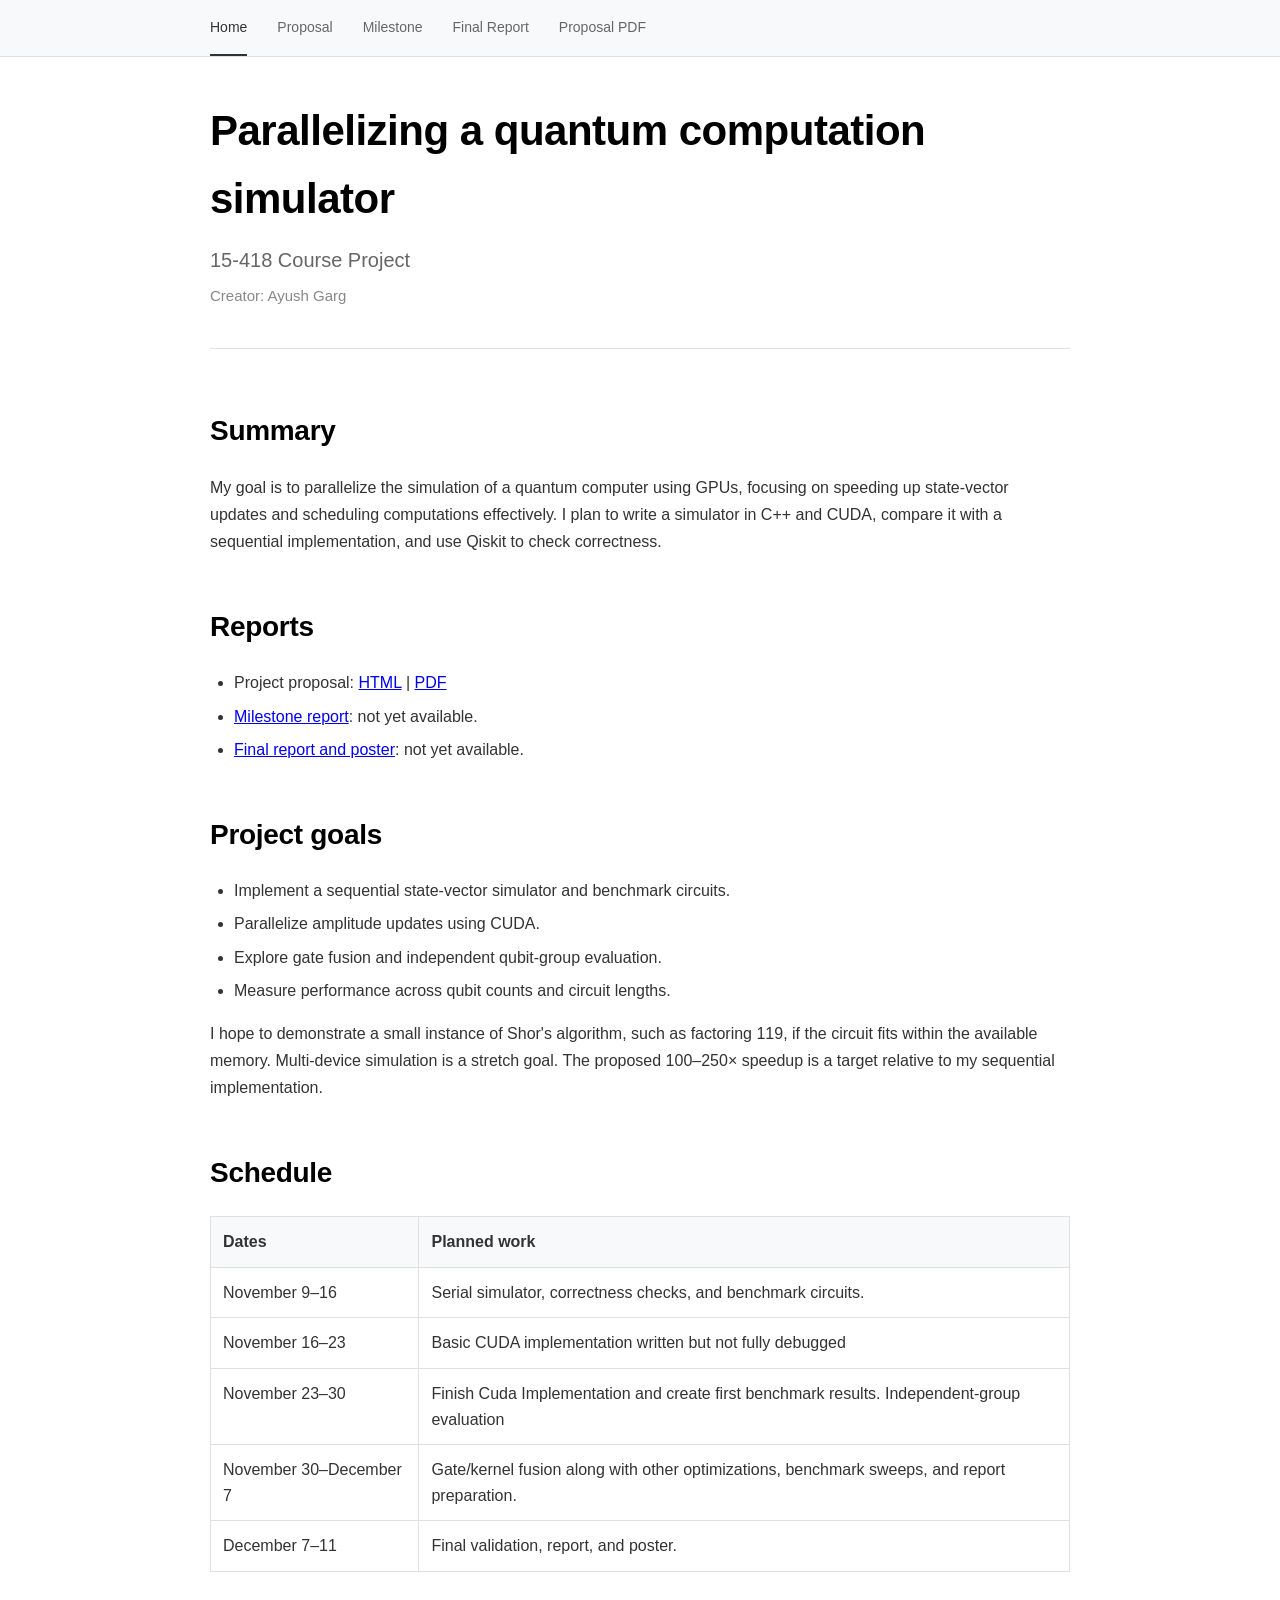
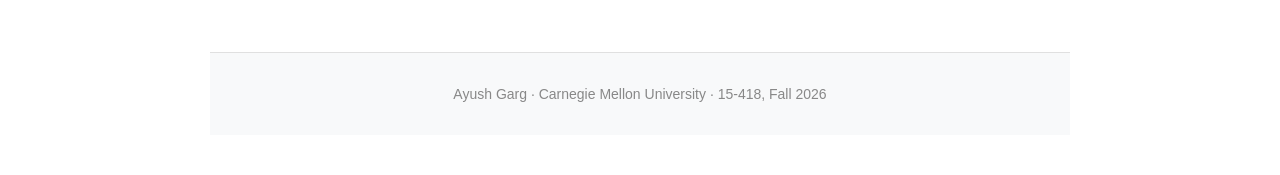
==== commit d1dc5bce: "Edited schedule based on midpoint" ====
--- a/docs/index.html
+++ b/docs/index.html
@@ -29,7 +29,7 @@
   <li>Explore gate fusion and independent qubit-group evaluation.</li>
   <li>Measure performance across qubit counts and circuit lengths.</li>
 </ul>
-<p>I hope to demonstrate a small instance of Shor's algorithm, such as factoring 119, if the circuit fits within the available memory. Multi-device simulation is a stretch goal. The proposed 100–250× speedup is a target relative to my sequential implementation, not a measured result.</p>
+<p>I hope to demonstrate a small instance of Shor's algorithm, such as factoring 119, if the circuit fits within the available memory. Multi-device simulation is a stretch goal. The proposed 100–250× speedup is a target relative to my sequential implementation.</p>
 
 </section>
 <section class="content-section"><h2 id="schedule">Schedule</h2>
@@ -37,9 +37,9 @@
 <thead><tr><th scope="col">Dates</th><th scope="col">Planned work</th></tr></thead>
 <tbody>
 <tr><td>November 9–16</td><td>Serial simulator, correctness checks, and benchmark circuits.</td></tr>
-<tr><td>November 16–23</td><td>Basic CUDA implementation, validation, and initial timings.</td></tr>
-<tr><td>November 23–30</td><td>Independent-group evaluation and gate/kernel fusion.</td></tr>
-<tr><td>November 30–December 7</td><td>Optimization, benchmark sweeps, and report preparation. Assess multi-device execution if time permits.</td></tr>
+<tr><td>November 16–23</td><td>Basic CUDA implementation written but not fully debugged</td></tr>
+<tr><td>November 23–30</td><td> Finish Cuda Implementation and create first benchmark results. Independent-group evaluation </td></tr>
+<tr><td>November 30–December 7</td><td>  Gate/kernel fusion along with other optimizations, benchmark sweeps, and report preparation. </td></tr>
 <tr><td>December 7–11</td><td>Final validation, report, and poster.</td></tr>
 </tbody>
 </table>
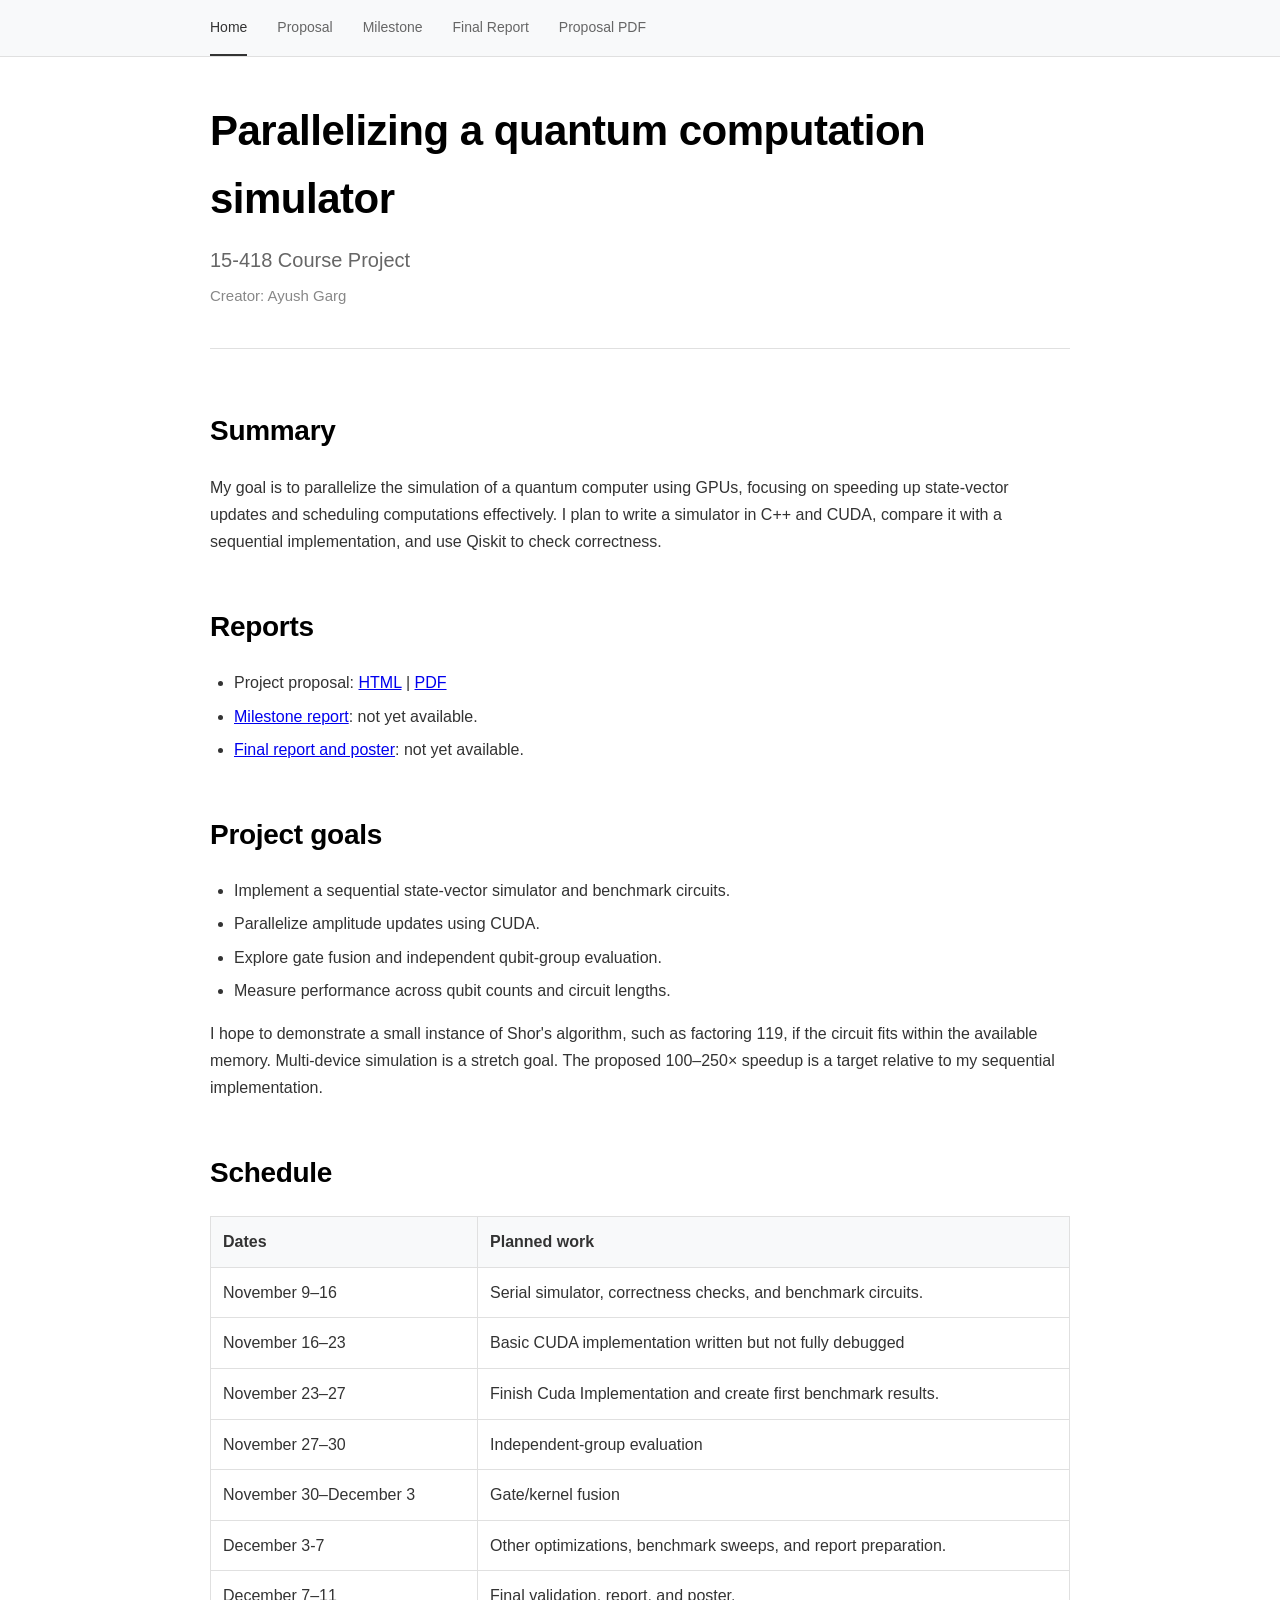
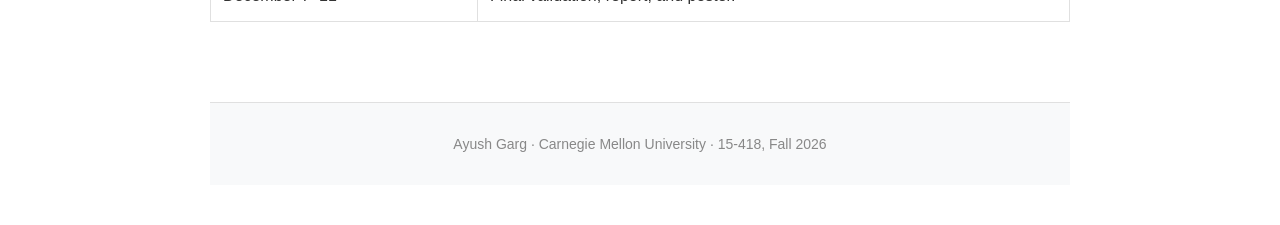
==== commit f69d87a0: "Edited schedule based on midpoint pt2" ====
--- a/docs/index.html
+++ b/docs/index.html
@@ -38,8 +38,10 @@
 <tbody>
 <tr><td>November 9–16</td><td>Serial simulator, correctness checks, and benchmark circuits.</td></tr>
 <tr><td>November 16–23</td><td>Basic CUDA implementation written but not fully debugged</td></tr>
-<tr><td>November 23–30</td><td> Finish Cuda Implementation and create first benchmark results. Independent-group evaluation </td></tr>
-<tr><td>November 30–December 7</td><td>  Gate/kernel fusion along with other optimizations, benchmark sweeps, and report preparation. </td></tr>
+<tr><td>November 23–27</td><td> Finish Cuda Implementation and create first benchmark results. </td></tr>
+<tr><td>November 27–30</td><td> Independent-group evaluation </td></tr>
+<tr><td>November 30–December 3</td><td>  Gate/kernel fusion  </td></tr>
+<tr><td>December 3-7</td><td>Other optimizations, benchmark sweeps, and report preparation.</td></tr>
 <tr><td>December 7–11</td><td>Final validation, report, and poster.</td></tr>
 </tbody>
 </table>
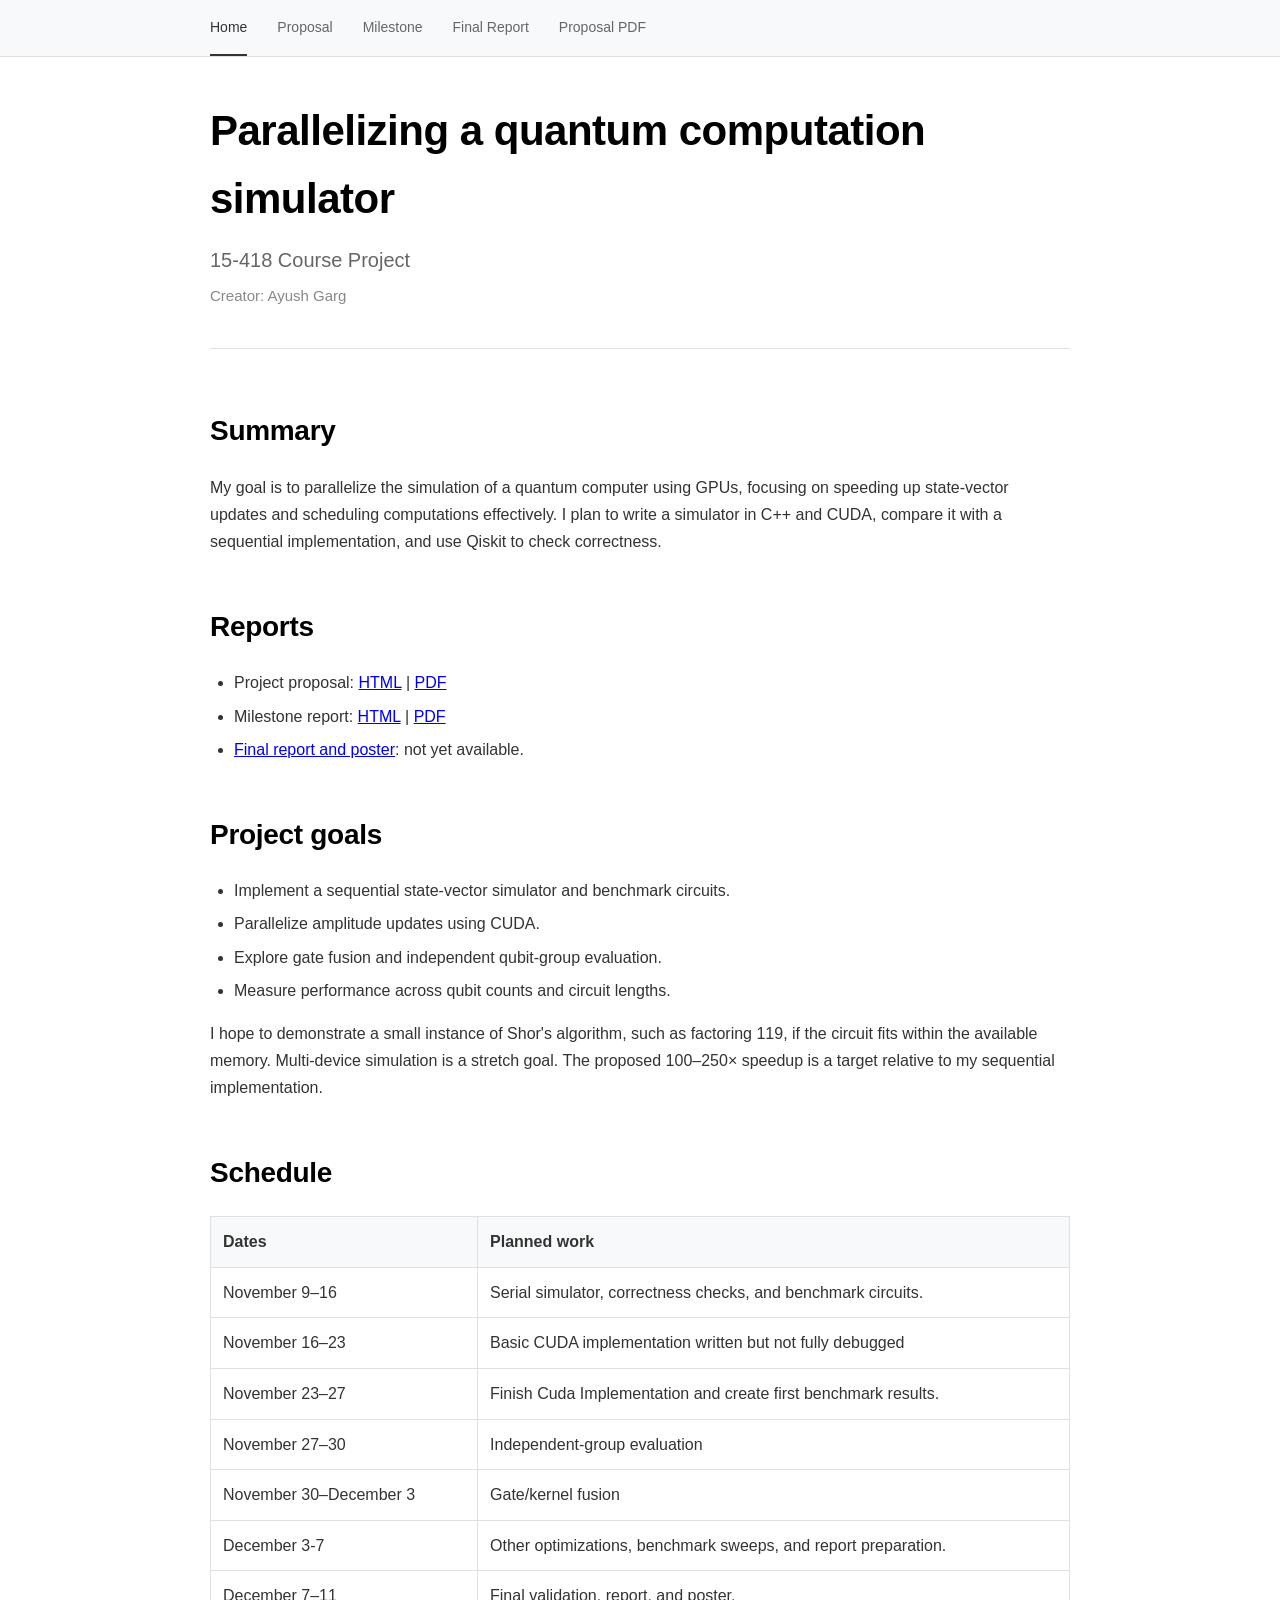
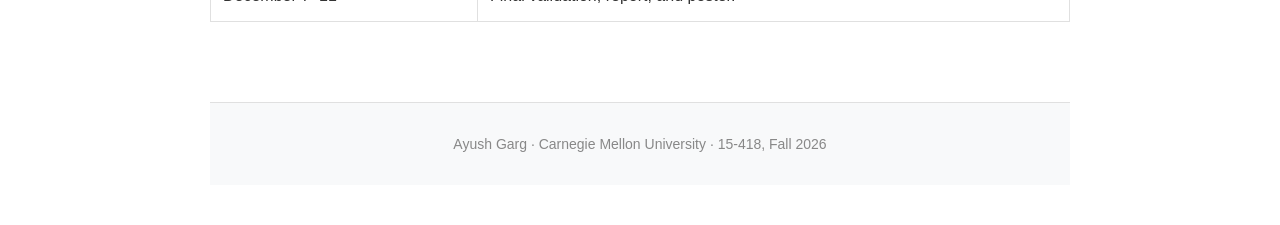
==== commit b03e5fc3: "New website" ====
--- a/docs/index.html
+++ b/docs/index.html
@@ -17,7 +17,7 @@
 <section class="content-section"><h2>Reports</h2>
 <ul>
   <li>Project proposal: <a href="proposal.html">HTML</a> | <a href="proposal.pdf">PDF</a></li>
-  <li><a href="milestone.html">Milestone report</a>: not yet available.</li>
+  <li>Milestone report: <a href="milestone.html">HTML</a> | <a href="milestone.pdf">PDF</a></li>
   <li><a href="report.html">Final report and poster</a>: not yet available.</li>
 </ul>
 
